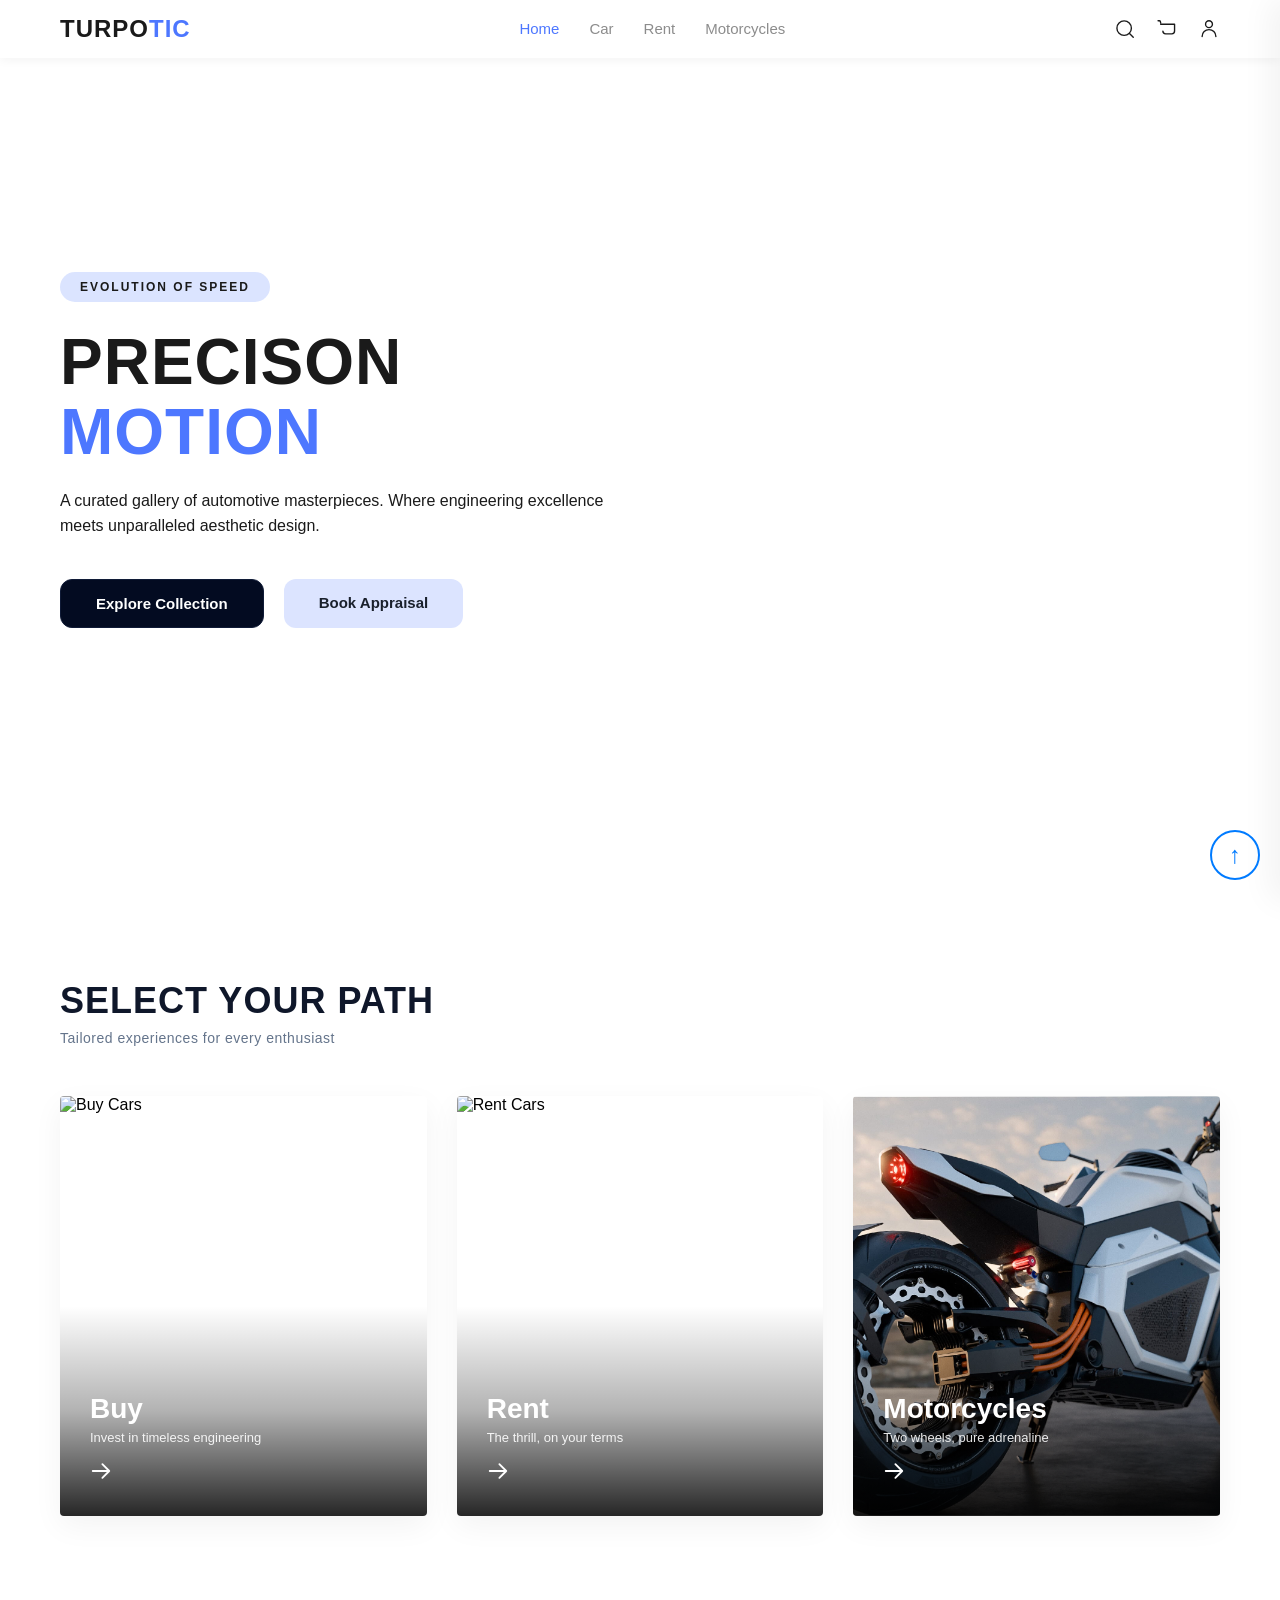
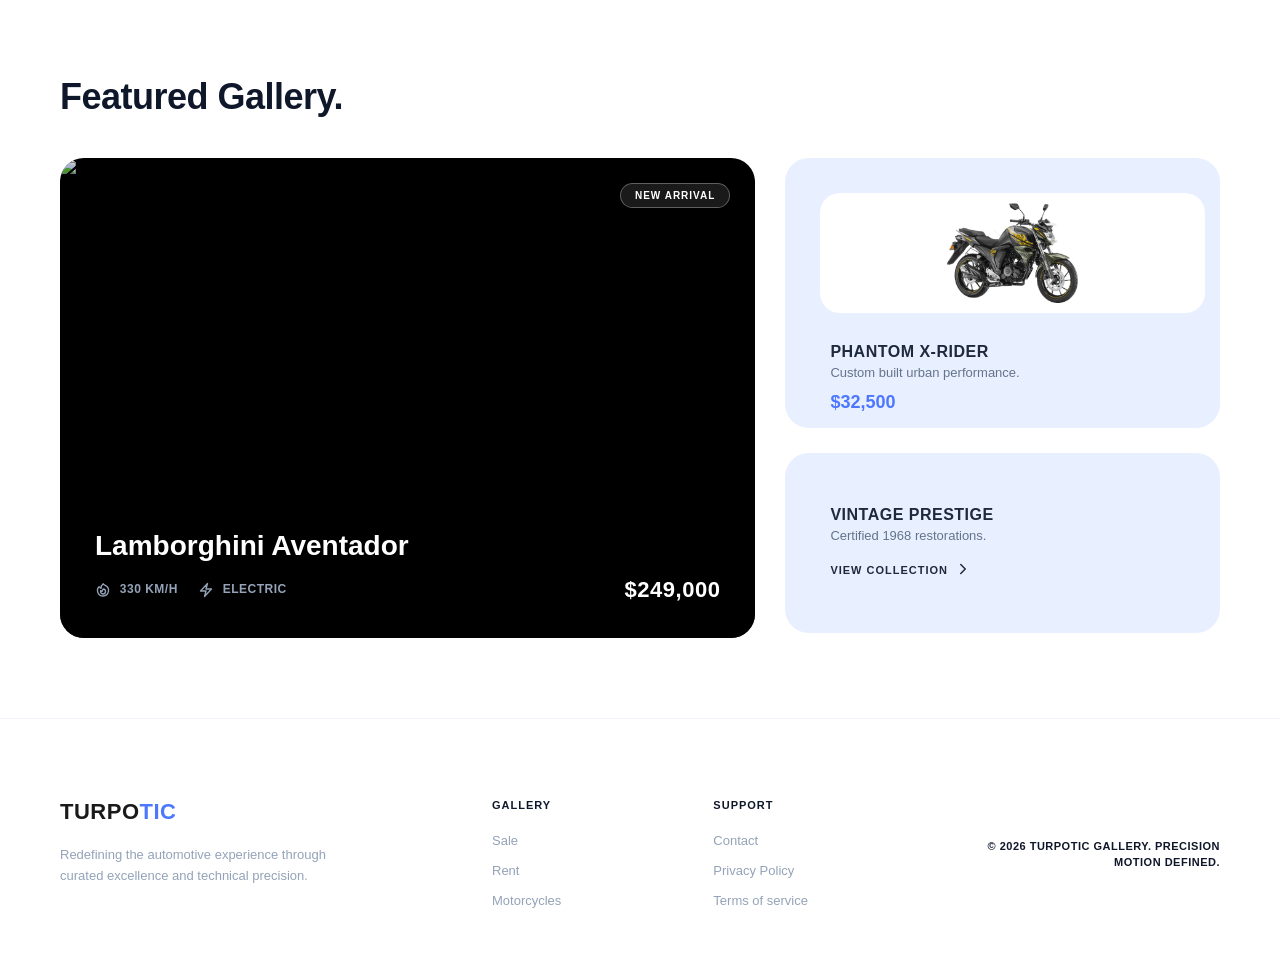
==== index.html @ 3510b77d "turpoticProject" ====
<!DOCTYPE html>
<html>

<head>
  <meta charset="UTF-8">
  <meta name="viewport" content="width=device-width, initial-scale=1">
     <title> TURPOTIC</title>
   <link rel="stylesheet" href="css/style.css">
</head>

<body>
  <div class="container">
    <nav class="navbar">
    <div class="nav-container">
        <a href="#" class="logo">TURPO<span>TIC</span></a>

        <ul class="nav-links">
            <li><a href="index.html" class="active">Home</a></li>
            <li><a href="car.html">Car</a></li>
            <li><a href="rent.html">Rent</a></li>
            <li><a href="motorcycles.html">Motorcycles</a></li>
        </ul>
<div class="menu-toggle" id="menuToggle">
    <span></span>
    <span></span>
    <span></span>
</div>
       <div class="nav-icons">
 <div class="search-wrapper">
     <a href="#" class="icon-btn" id="search-trigger">
         <svg xmlns="http://www.w3.org/2000/svg" fill="none" viewBox="0 0 24 24" stroke-width="1.5" stroke="currentColor">
             <path stroke-linecap="round" stroke-linejoin="round" d="m21 21-4.35-4.35m0 0 A7.5 7.5 0 1 0 5.5 5.5 a7.5 7.5 0 0 0 11.15 11.15Z" />
         </svg>
     </a>
     
     <div class="search-dropdown" id="search-dropdown">
         <input type="text" placeholder="Search for cars, brands..." class="search-input">
         <button class="search-submit-btn">
             <svg xmlns="http://www.w3.org/2000/svg" fill="none" viewBox="0 0 24 24" stroke-width="2" stroke="currentColor" width="18" height="18">
                 <path stroke-linecap="round" stroke-linejoin="round" d="M13.5 4.5L21 12m0 0l-7.5 7.5M21 12H3" />
             </svg>
         </button>
     </div>
 </div>
    
    <a href="#" id="cartTrigger"  class="icon-btn">
        <svg xmlns="http://www.w3.org/2000/svg"
        fill="none"
        viewBox="0 0 24 24"
        stroke-width="1.5"
        stroke="currentColor">

            <path stroke-linecap="round"
            stroke-linejoin="round"
            d="M2.25 3h1.386
            c.51 0 .955.343 1.087.836
            l.383 1.437M7.5 14.25
            a3 3 0 0 0 3 3h6.75
            a3 3 0 0 0 3-3V6.75
            H5.106"/>
        </svg>
    </a>
    
    <div class="profile-wrapper">
        <a href="#" class="icon-btn" id="profileTrigger">
            <svg xmlns="http://www.w3.org/2000/svg" fill="none" viewBox="0 0 24 24" stroke-width="1.5" stroke="currentColor">
                <path stroke-linecap="round" stroke-linejoin="round" d="M15.75 6.75a3.75 3.75 0 1 1-7.5 0 3.75 3.75 0 0 1 7.5 0ZM4.5 20.118a7.5 7.5 0 0 1 15 0" />
            </svg>
        </a>
        
        <div class="profile-dropdown" id="profileDropdown">
            <div class="dropdown-user-info">
                <p class="user-name">Maha Abu Syam</p>
                <p class="user-role">Premium Member</p>
            </div>
            
            <hr class="dropdown-divider">
            
            <ul class="dropdown-menu-list">
                
                <li>
                    <a href="#">
                        <span class="menu-icon">
                            <svg xmlns="http://www.w3.org/2000/svg" fill="none" viewBox="0 0 24 24" stroke-width="1.8" stroke="currentColor">
                                <path stroke-linecap="round" stroke-linejoin="round" d="M15.75 6.75a3.75 3.75 0 1 1-7.5 0 3.75 3.75 0 0 1 7.5 0ZM4.5 20.118a7.5 7.5 0 0 1 15 0" />
                            </svg>
                        </span>
                        My Profile
                    </a>
                </li>
                
                <li>
                    <a href="#">
                        <span class="menu-icon">
                            <svg xmlns="http://www.w3.org/2000/svg" fill="none" viewBox="0 0 24 24" stroke-width="1.8" stroke="currentColor">
                                <path stroke-linecap="round" stroke-linejoin="round" d="M9.75 17 3 20.25l1.8-5.4L1.5 10.5l5.55-.15L9.75 5l2.7 5.35 5.55.15-3.3 4.35 1.8 5.4L9.75 17Z" />
                            </svg>
                        </span>
                        My Garage
                    </a>
                </li>
                
                <li>
                    <a href="#">
                        <span class="menu-icon">
                            <svg xmlns="http://www.w3.org/2000/svg" fill="none" viewBox="0 0 24 24" stroke-width="1.8" stroke="currentColor">
                                <path stroke-linecap="round" stroke-linejoin="round" d="M10.5 6h3m-7.364 1.636 2.121-2.122a2 2 0 0 1 2.828 0l.708.708a2 2 0 0 0 2.828 0l.708-.708a2 2 0 0 1 2.828 0l2.122 2.122a2 2 0 0 1 0 2.828l-.708.708a2 2 0 0 0 0 2.828l.708.708a2 2 0 0 1 0 2.828l-2.122 2.122a2 2 0 0 1-2.828 0l-.708-.708a2 2 0 0 0-2.828 0l-.708.708a2 2 0 0 1-2.828 0l-2.121-2.122a2 2 0 0 1 0-2.828l.707-.708a2 2 0 0 0 0-2.828l-.707-.708a2 2 0 0 1 0-2.828Z" />
                                <path stroke-linecap="round" stroke-linejoin="round" d="M12 15.75a3.75 3.75 0 1 0 0-7.5 3.75 3.75 0 0 0 0 7.5Z" />
                            </svg>
                        </span>
                        Settings
                    </a>
                </li>
                
                <hr class="dropdown-divider">
                
                <li>
                    <a href="#" class="logout-link">
                        <span class="menu-icon">
                            <svg xmlns="http://www.w3.org/2000/svg" fill="none" viewBox="0 0 24 24" stroke-width="1.8" stroke="currentColor">
                                <path stroke-linecap="round" stroke-linejoin="round" d="M15.75 9V5.25A2.25 2.25 0 0 0 13.5 3h-6A2.25 2.25 0 0 0 5.25 5.25v13.5A2.25 2.25 0 0 0 7.5 21h6a2.25 2.25 0 0 0 2.25-2.25V15" />
                                <path stroke-linecap="round" stroke-linejoin="round" d="M18 12H9m0 0 3-3m-3 3 3 3" />
                            </svg>
                        </span>
                        Logout
                    </a>
                </li>
                
            </ul>
        </div>
    </div>
    
</div>
    </div>
</nav>
<div class="menu-overlay" id="menuOverlay"></div>

<section class="hero-section">
    <div class="hero-container">
        <div class="hero-content">
            <span class="badge-text">Evolution of Speed</span>
            
            <h1 class="hero-title">
                Precison<br>
                <span>Motion</span>
            </h1>
            
            <p class="hero-description">
                A curated gallery of automotive masterpieces. Where engineering excellence meets unparalleled aesthetic design.
            </p>
            
            <div class="hero-buttons">
                <a href="#" class="btn btn-dark-blue">Explore Collection</a>
                <a href="#" class="btn btn-light-blue">Book Appraisal</a>
            </div>
        </div>
    </div>
</section>
<section class="paths-section">
    <div class="paths-container">
        
        <div class="section-header">
            <h2 class="section-title">Select Your Path</h2>
            <p class="section-subtitle">Tailored experiences for every enthusiast</p>
        </div>

        <div class="cards-grid">
            
            <div class="path-card">
                <div class="card-image-wrapper">
                    <img src="images/buy-car.jpg" alt="Buy Cars" loading="lazy">
                </div>
                <div class="card-content">
                    <h3 class="card-title">Buy</h3>
                    <p class="card-text">Invest in timeless engineering</p>
                    <span class="card-arrow">
                        <svg xmlns="http://www.w3.org/2000/svg" fill="none" viewBox="0 0 24 24" stroke-width="2" stroke="currentColor">
                            <path stroke-linecap="round" stroke-linejoin="round" d="M13.5 4.5L21 12m0 0l-7.5 7.5M21 12H3" />
                        </svg>
                    </span>
                </div>
            </div>

            <div class="path-card">
                <div class="card-image-wrapper">
                    <img src="images/rent-car.jpg" alt="Rent Cars" loading="lazy">
                </div>
                <div class="card-content">
                    <h3 class="card-title">Rent</h3>
                    <p class="card-text">The thrill, on your terms</p>
                    <span class="card-arrow">
                        <svg xmlns="http://www.w3.org/2000/svg" fill="none" viewBox="0 0 24 24" stroke-width="2" stroke="currentColor">
                            <path stroke-linecap="round" stroke-linejoin="round" d="M13.5 4.5L21 12m0 0l-7.5 7.5M21 12H3" />
                        </svg>
                    </span>
                </div>
            </div>

            <div class="path-card">
                <div class="card-image-wrapper">
                    <img src="images/motorcycle.jpg" alt="Motorcycles" loading="lazy">
                </div>
                <div class="card-content">
                    <h3 class="card-title">Motorcycles</h3>
                    <p class="card-text">Two wheels, pure adrenaline</p>
                    <span class="card-arrow">
                        <svg xmlns="http://www.w3.org/2000/svg" fill="none" viewBox="0 0 24 24" stroke-width="2" stroke="currentColor">
                            <path stroke-linecap="round" stroke-linejoin="round" d="M13.5 4.5L21 12m0 0l-7.5 7.5M21 12H3" />
                        </svg>
                    </span>
                </div>
            </div>

        </div>
    </div>
</section>
<section class="gallery-section">
    <div class="gallery-container">
        
        <div class="gallery-header">
            <h2 class="gallery-main-title">Featured Gallery.</h2>
        </div>

        <div class="gallery-grid">
            
            <div class="featured-card-large">
                <span class="tag-new">NEW ARRIVAL</span>
                <div class="card-img-container">
                    <img src="images/car-bg.jpg" alt="Lamborghini Aventador" loading="lazy">
                </div>
                <div class="featured-large-content">
                    <h3 class="item-name">Lamborghini Aventador</h3>
                    <div class="item-specs">
                        <span>
                            <svg xmlns="http://www.w3.org/2000/svg" fill="none" viewBox="0 0 24 24" stroke-width="2" stroke="currentColor">
                                <path stroke-linecap="round" stroke-linejoin="round" d="M15.362 5.214A8.252 8.252 0 0 1 12 21 8.25 8.25 0 0 1 6.038 7.047 8.287 8.287 0 0 0 9 9.601a8.983 8.983 0 0 1 3.361-6.867 8.21 8.21 0 0 0 3 2.48Z" />
                                <path stroke-linecap="round" stroke-linejoin="round" d="M12 18a3.75 3.75 0 0 0 .495-7.467 5.99 5.99 0 0 0-1.925 3.546 5.974 5.974 0 0 1-2.133-1A3.75 3.75 0 0 0 12 18Z" />
                            </svg>
                            330 KM/H
                        </span>
                        <span>
                            <svg xmlns="http://www.w3.org/2000/svg" fill="none" viewBox="0 0 24 24" stroke-width="2" stroke="currentColor">
                                <path stroke-linecap="round" stroke-linejoin="round" d="m3.75 13.5 10.5-11.25L12 10.5h8.25L9.75 21.75 12 13.5H3.75Z" />
                            </svg>
                            ELECTRIC
                        </span>
                        <span class="item-price">$249,000</span>
                    </div>
                </div>
            </div>

            <div class="gallery-right-side">
                
                <div class="gallery-card-small">
                    <div class="small-card-img">
                        <img src="images/Rider.png" alt="PHANTOM X-Rider" loading="lazy">
                    </div>
                    <div class="small-card-content">
                        <h4 class="small-item-title">PHANTOM X-Rider</h4>
                        <p class="small-item-desc">Custom built urban performance.</p>
                        <span class="small-item-price">$32,500</span>
                    </div>
                </div>

                <div class="gallery-card-small link-card">
                    <div class="small-card-content">
                        <h4 class="small-item-title">VINTAGE PRESTIGE</h4>
                        <p class="small-item-desc">Certified 1968 restorations.</p>
                        <a href="#" class="view-collection-link">
                            VIEW COLLECTION 
                           <span class="arrow-icon">
    <svg width="18" height="18" viewBox="0 0 24 24" fill="none">
        <path d="M9 6L15 12L9 18" 
              stroke="currentColor" 
              stroke-width="2" 
              stroke-linecap="round" 
              stroke-linejoin="round"/>
    </svg>
</span>
                        </a>
                    </div>
                </div>

            </div>

        </div>
    </div>
</section>


<footer class="main-footer">
    <div class="footer-container">
        
        <div class="footer-column brand-col">
            <a href="#" class="footer-logo">TURPO<span>TIC</span></a>
            <p class="footer-desc">
                Redefining the automotive experience through curated excellence and technical precision.
            </p>
        </div>
        
        <div class="footer-column links-col">
            <h4 class="footer-heading">GALLERY</h4>
            <ul class="footer-links">
                <li><a href="#">Sale</a></li>
                <li><a href="#">Rent</a></li>
                <li><a href="#">Motorcycles</a></li>
            </ul>
        </div>
        
        <div class="footer-column links-col">
            <h4 class="footer-heading">SUPPORT</h4>
            <ul class="footer-links">
                <li><a href="#">Contact</a></li>
                <li><a href="#">Privacy Policy</a></li>
                <li><a href="#">Terms of service</a></li>
            </ul>
        </div>
        
        <div class="footer-column copyright-col">
            <p class="copyright-text">
                &copy; 2026 TURPOTIC GALLERY. PRECISION MOTION DEFINED.
            </p>
        </div>
        
    </div>
</footer>





</div>

<div class="cart-overlay" id="cartOverlay"></div>

<div class="cart-drawer" id="cartDrawer">
    <div class="cart-drawer-header">
        <h3>Your Garage / Cart</h3>
        <button class="close-cart-btn" id="closeCart">
            <svg xmlns="http://www.w3.org/2000/svg" fill="none" viewBox="0 0 24 24" stroke-width="2" stroke="currentColor" width="24" height="24">
                <path stroke-linecap="round" stroke-linejoin="round" d="M6 18L18 6M6 6l12 12" />
            </svg>
        </button>
    </div>

    <div class="cart-drawer-items">
        <p class="empty-cart-msg" style="text-align:center; padding:20px; color:#888;">
    Your garage is empty
</p>
    </div>

    <div class="cart-drawer-footer">
        <div class="cart-total">
            <span>Total Amount:</span>
            <span class="total-price">$249,000</span>
        </div>
        <a href="contact.html">
        <button class="checkout-btn">PROCEED TO CHECKOUT</button>
        </a>
        <button class="view-cart-link">View Full Garage</button>
    </div>
</div>
<button id="scrollToTopBtn" class="scroll-btn">&#8593;</button>
<script src="js/main.js"></script>
</body>

</html>
---- css/style.css ----
.container{
  width: 100%;
}

* {
    margin: 0;
    padding: 0;
    box-sizing: border-box;
    font-family: 'Segoe UI', Tahoma, Geneva, Verdana, sans-serif;
}

.navbar {
    position: fixed;
    top: 0;
    left: 0;
    width: 100%;
    z-index: 1000;
    background-color: #ffffff;
    box-shadow: 0 2px 10px rgba(0, 0, 0, 0.05);
    transition: all 0.4s ease-in-out;
    padding: 15px 0;
}

.navbar.scrolled {
    background-color: rgba(255, 255, 255, 0.85);
    backdrop-filter: blur(10px);
    padding: 10px 0;
    box-shadow: 0 4px 20px rgba(0, 0, 0, 0.08);
}

.nav-container {
    max-width: 1200px;
    margin: 0 auto;
    display: flex;
    justify-content: space-between;
    align-items: center;
    padding: 0 20px;
}

.logo {
    font-size: 24px;
    font-weight: 800;
    text-decoration: none;
    color: #1a1a1a;
    letter-spacing: 1px;
}
.logo span {
    color: #4D77FF;
}

.nav-links {
    display: flex;
    list-style: none;
    gap: 30px;
}

.nav-links a {
    text-decoration: none;
    color: #8c8c8c;
    font-size: 15px;
    font-weight: 500;
    position: relative;
    padding: 5px 0;
    transition: color 0.3s ease;
}
.nav-links a.active, 
.nav-links a:hover {
    color: #4D77FF;
}

.nav-icons {
    display: flex;
    gap: 20px;
    align-items: center;
}

.icon-btn {
    text-decoration: none;
    color: #1a1a1a;
    transition: transform 0.2s ease, color 0.2s ease;
    display: flex;
    align-items: center;
    justify-content: center;
}

.icon-btn svg {
    width: 22px;
    height: 22px;
    stroke: currentColor;
}

.icon-btn:hover {
    color: #4D77FF;
    transform: scale(1.15);
}

/*hero section*/
.hero-section {
    position: relative;
    width: 100%;
    height: 100vh;
    background: linear-gradient(to right, rgba(255, 255, 255, 0.95) 15%, rgba(255, 255, 255, 0.7) 45%, rgba(255, 255, 255, 0) 75%),
url('/images/car-bg.jpg') no-repeat center center;
    background-size: cover;
    display: flex;
    align-items: center;
    overflow: hidden;
    padding: 120px 0;
    animation: fadeUp 2s ease;
}

.hero-container {
    max-width: 1200px;
    width: 100%;
    margin: 0 auto;
    padding: 0 20px;
}

.hero-content {
    max-width: 550px;
    color: #ffffff;
}

.badge-text {
    display: inline-block;
    background-color: rgba(77, 119, 255, 0.2);
    color: #1a1a1a;
    padding: 8px 20px;
    border-radius: 50px;
    font-size: 12px;
    font-weight: 700;
    text-transform: uppercase;
    letter-spacing: 2px;
    margin-bottom: 25px;
}

.hero-title {
    font-size: 64px;
    font-weight: 800;
    line-height: 1.1;
    letter-spacing: 1px;
    color: #1a1a1a;
    margin-bottom: 20px;
    text-transform: uppercase;
}

.hero-title span {
    color: #4D77FF;
}

.hero-description {
    font-size: 16px;
    color: #1a1a1a;
    line-height: 1.6;
    margin-bottom: 40px;
}

.hero-buttons {
    display: flex;
    gap: 20px;
}

.btn {
    display: inline-block;
    padding: 15px 35px;
    font-size: 15px;
    font-weight: 600;
    text-decoration: none;
    border-radius: 12px;
    transition: all 0.3s ease;
    text-align: center;
}

.btn-dark-blue {
    background-color: #030B21;
    color: #ffffff;
    border: 1px solid #101B37;
}

.btn-dark-blue:hover {
    background-color: #4D77FF;
    transform: translateY(-3px);
    box-shadow: 0 10px 20px rgba(77, 119, 255, 0.3);
}

.btn-light-blue {
    background-color: #DCE4FF;
    color: #1A202C;
}

.btn-light-blue:hover {
    background-color: #ffffff;
    transform: translateY(-3px);
    box-shadow: 0 10px 20px rgba(255, 255, 255, 0.1);
}

/*paths-section*/
.paths-section {
    padding: 80px 0;
    background-color: #ffffff;
    animation: fadeDown 2s ease;
}

.paths-container {
    max-width: 1200px;
    margin: 0 auto;
    padding: 0 20px;
}

.section-header {
    margin-bottom: 50px;
}

.section-title {
    font-size: 36px;
    font-weight: 800;
    color: #0F172A;
    letter-spacing: 1px;
    margin-bottom: 8px;
    text-transform: uppercase;
}

.section-subtitle {
    font-size: 14px;
    color: #64748B;
    letter-spacing: 0.5px;
}

.cards-grid {
    display: grid;
    grid-template-columns: repeat(3, 1fr);
    gap: 30px;
}

.path-card {
    position: relative;
    display: block;
    width: 100%;
    border-radius: 4px;
    overflow: hidden;
    height: 420px;
    cursor: pointer;
    box-shadow: 0 10px 30px rgba(0, 0, 0, 0.05);

    transition: all 3s ease;
}

.card-image-wrapper {
    width: 100%;
    height: 100%;
    position: absolute;
    top: 0;
left: 0;
 z-index: 1;
    overflow: hidden;
}

.card-image-wrapper img {
    width: 100%;
    height: 100%;
    object-fit: cover;
    display: block;
    transition: transform 0.6s cubic-bezier(0.25, 1, 0.5, 1);
}

.card-image-wrapper::after {
    content: '';
    position: absolute;
    bottom: 0;
    left: 0;
    width: 100%;
    height: 50%;

    background: linear-gradient(
    to top,
    rgba(0, 0, 0, 0.85) 0%,
    rgba(0, 0, 0, 0.3) 50%,
    rgba(0, 0, 0, 0) 100%
    );

    z-index: 2;
}

.card-content {
    position: absolute;
    bottom: 0;
    left: 0;

    width: 100%;

    padding: 30px;

    z-index: 3;
    color: #ffffff;
}

.card-title {
    font-size: 28px;
    font-weight: 700;
    margin-bottom: 5px;
}

.card-text {
    font-size: 13px;
    color: #ffffff;
    margin-bottom: 15px;
    opacity: 0.9;
}

.card-arrow {
    display: inline-block;
    font-size: 16px;
    transition: transform 0.3s ease;
}
.card-arrow svg {
    width: 22px;
    height: 22px;
}
.cards-grid:hover .path-card:not(:hover) {
    flex: 0.9;
    filter: brightness(0.45);
    transform: scale(0.97);
}


.path-card:hover {
    flex: 1.5;
filter: brightness(1);
transform: translateY(-8px) scale(1.02);
z-index: 2;
}

.path-card::before {
    content: "";
    position: absolute;
    inset: 0;
    background: linear-gradient(
        to right,
        rgba(0,0,0,0.65),
        rgba(0,0,0,0.15),
        transparent
    );
    opacity: 0;
    transition: opacity 0.5s ease;
    z-index: 1;
}

.path-card:hover::before {
    opacity: 1;
}

.path-card:hover .card-image-wrapper img {
    transform: scale(1.06);
}

.path-card:hover .card-content {
    transform: translateY(-10px);
}


.path-card:hover .card-arrow {
    transform: translateX(6px);
}

/*gallery-section*/
.gallery-section {
    padding: 80px 0;
    background-color: #ffffff;
    animation: fadeUp 2s ease;
}

.gallery-container {
    max-width: 1200px;
    margin: 0 auto;
    padding: 0 20px;
}

.gallery-header {
    margin-bottom: 40px;
}

.gallery-main-title {
    font-size: 36px;
    font-weight: 800;
    color: #0F172A;
    letter-spacing: -0.5px;
}

.gallery-grid {
    display: grid;
    grid-template-columns: 1.6fr 1fr;
    gap: 30px;
}

.featured-card-large {
    position: relative;
    border-radius: 24px;
    overflow: hidden;
    height: 480px;
    background-color: #000;
    cursor: pointer;
}
.featured-card-large:hover {
    transform: translateY(-8px);
    
    box-shadow:
        0 20px 60px rgba(38, 99, 255, 0.12),
        0 0 40px rgba(38, 99, 255, 0.08);
}

.card-img-container {
    width: 100%;
    height: 100%;
    position: relative;
    overflow: hidden;
}

.card-img-container img {
    width: 100%;
    height: 100%;
    object-fit: cover;
    opacity: 0.85;
    transition: all 3s ease;
}

.card-img-container::after {
    content: '';
    position: absolute;
    inset: 0;
    background: linear-gradient(to top, rgba(0, 0, 0, 0.9) 0%, rgba(0, 0, 0, 0.2) 40%, rgba(0, 0, 0, 0) 100%);
}
.featured-card-large:hover .card-img-container img {
    transform: scale(1.08) translateY(-10px);
    filter: brightness(1.05);
}

.tag-new {
    position: absolute;
    top: 25px;
    right: 25px;
    background: rgba(255, 255, 255, 0.1);
    backdrop-filter: blur(5px);
    border: 1px solid rgba(255, 255, 255, 0.3);
    color: #ffffff;
    padding: 6px 14px;
    border-radius: 50px;
    font-size: 10px;
    font-weight: 600;
    letter-spacing: 1px;
    z-index: 2;
    transition: all 3s ease;
}
.featured-card-large:hover .tag-new {
    background: #2f6bff;
    
    box-shadow:
        0 0 15px rgba(47, 107, 255, 0.55),
        0 0 30px rgba(47, 107, 255, 0.25);
    
    transform: translateY(-2px);
}

.featured-large-content {
    position: absolute;
    bottom: 0;
    left: 0;
    width: 100%;
    padding: 35px;
    color: #ffffff;
    z-index: 2;
}
.featured-card-large:hover .featured-large-content {
    transform: translateY(-6px);
}

.item-name {
    font-size: 28px;
    font-weight: 700;
    margin-bottom: 15px;
}

.item-specs {
    display: flex;
    align-items: center;
    gap: 20px;
    font-size: 12px;
    color: #94A3B8;
    font-weight: 600;
    letter-spacing: 0.5px;
}
.item-specs svg {
    width: 16px;
    height: 16px;
    margin-right: 5px;
    vertical-align: middle;
    color: #94A3B8;
}

.item-price {
    margin-left: auto;
    font-size: 22px;
    color: #ffffff;
    font-weight: 700;
}

.gallery-right-side {
    display: flex;
    flex-direction: column;
    gap: 25px;
}

.gallery-card-small {
    background-color: #E8EFFF;
    border-radius: 24px;
    padding: 25px;
    height: 270px;
    display: flex;
    flex-direction: column;
    justify-content: space-between;
    cursor: pointer;
    transition:
        transform 0.45s ease,
        box-shadow 0.45s ease;
}

.link-card {
    justify-content: center;
    height: 180px;
}

.small-card-img {
    width: 100%;
    height: 120px;
    display: flex;
    justify-content: center;
    align-items: center;
    background: #fff;
    padding: 10px;
    margin: 10px;
    border-radius: 20px;
}

.small-card-img img {
    max-height: 100%;
    max-width: 100%;
    object-fit: contain;
    transition: transform 0.4s cubic-bezier(0.16, 1, 0.3, 1);
}

.small-card-content {
    color: #1E293B;
    width: 100%;
    padding: 10px;
margin: 10px;
}

.small-item-title {
    font-size: 16px;
    font-weight: 700;
    text-transform: uppercase;
    margin-bottom: 4px;
    letter-spacing: 0.5px;
}

.small-item-desc {
    font-size: 13px;
    color: #64748B;
    margin-bottom: 12px;
}

.small-item-price {
    font-size: 18px;
    font-weight: 700;
    color: #4D77FF;
    transition: all 3s ease;
}

.view-collection-link {
    font-size: 11px;
    font-weight: 700;
    color: #1E293B;
    text-decoration: none;
    letter-spacing: 1px;
    display: inline-flex;
    align-items: center;
    gap: 6px;
    margin-top: 5px;
}

.view-collection-link .arrow-icon {
    font-size: 10px;
    transition: transform 0.3s ease;
}

.gallery-card-small:hover {
    transform: translateY(-10px);
    box-shadow:
        0 18px 35px rgba(0, 0, 0, 0.12),
        0 10px 18px rgba(0, 0, 0, 0.08);
}

.gallery-card-small:hover .small-card-img img {
    transform: scale(1.04) translateY(-2px);
}
.gallery-card-small:hover .small-item-price {
    transform: translateY(-3px);
    color: #2f6bff;
    
    text-shadow:
        0 0 8px rgba(47, 107, 255, 0.55),
        0 0 18px rgba(47, 107, 255, 0.35);
}

.gallery-card-small:hover .view-collection-link .arrow-icon{
    transform: translateX(4px);
}
/*footer*/
.main-footer {
    background-color: #ffffff;
    padding: 80px 0 60px 0;
    border-top: 1px solid #F1F5F9;
}

.footer-container {
    max-width: 1200px;
    margin: 0 auto;
    padding: 0 20px;
    display: flex;
    justify-content: space-between;
    align-items: flex-start;
    gap: 40px;
}

.footer-column {
    display: flex;
    flex-direction: column;
}

.brand-col {
    max-width: 280px;
}

.footer-logo {
    font-size: 22px;
    font-weight: 800;
    text-decoration: none;
    color: #1a1a1a;
    letter-spacing: 0.5px;
    margin-bottom: 20px;
}

.footer-logo span {
    color: #4D77FF;
}

.footer-desc {
    font-size: 13px;
    color: #94A3B8;
    line-height: 1.6;
}

.footer-heading {
    font-size: 11px;
    font-weight: 700;
    color: #0F172A;
    letter-spacing: 1px;
    margin-bottom: 20px;
    text-transform: uppercase;
}

.footer-links {
    list-style: none;
    padding: 0;
    margin: 0;
    display: flex;
    flex-direction: column;
    gap: 12px;
}

.footer-links a {
    text-decoration: none;
    color: #94A3B8;
    font-size: 13px;
    font-weight: 500;
    display: inline-block;
    transition: color 0.3s cubic-bezier(0.25, 1, 0.5, 1), 
                transform 0.3s cubic-bezier(0.25, 1, 0.5, 1);
}

.footer-links a:hover {
    color: #4D77FF;
    transform: translateX(4px);
}

.copyright-col {
    max-width: 260px;
    text-align: right;
    align-self: center;
}

.copyright-text {
    font-size: 11px;
    font-weight: 700;
    color: #0F172A;
    line-height: 1.5;
    text-transform: uppercase;
    letter-spacing: 0.5px;
}
/* car page*/
.split-hero-section {
    position: relative;
    width: 100%;
    height: 100vh;
    display: flex;
    overflow: hidden;
    padding-top: 80px;
    animation: fadeUp 2s ease;
}

.split-side {
    flex: 1;
    width: 50%;
    height: 100%;
    display: flex;
    align-items: center;
    padding: 0 60px;
    box-sizing: border-box;
}

.left-dark-side {
    background: linear-gradient(135deg, #020617 0%, #0b1329 100%);
    justify-content: flex-start;
}

.right-light-side {
    background-color: #ffffff;
    justify-content: flex-end;
}

.side-content {
    max-width: 420px;
    z-index: 5;
}

.left-content {
    margin-left: auto;
    margin-right: 80px;
}

.right-content {
    margin-right: auto;
    margin-left: 80px;
}

.split-title {
    font-size: 56px;
    font-weight: 800;
    line-height: 1.1;
    margin-bottom: 20px;
    letter-spacing: -1px;
}

.txt-white { color: #ffffff; }
.txt-dark { color: #0f172a; }
.txt-dark span { color: #4D77FF; }

.split-desc {
    font-size: 15px;
    line-height: 1.6;
    margin-bottom: 40px;
}

.txt-gray { color: #94A3B8; }

.btn-split {
    display: inline-block;
    padding: 14px 32px;
    background-color: #DCE4FF;
    color: #1e293b;
    text-decoration: none;
    font-size: 14px;
    font-weight: 600;
    border-radius: 12px;
    transition: all 0.3s ease;
}

.btn-split:hover {
    background-color: #ffffff;
    transform: translateY(-3px);
    box-shadow: 0 10px 20px rgba(220, 228, 255, 0.15);
}

.center-car-wrapper {
    position: absolute;
    top: 50%;
    left: 50%;
    transform: translate(-50%, -50%);
    z-index: 10;
    pointer-events: none;
}
.center-car-wrapper img{
    width: 150px;
    height: auto;
    filter: drop-shadow(0px 10px 20px rgba(0, 0, 0, 0.3));
}

.floating-car {
    max-height: 90vh;
    width: auto;
    object-fit: contain;
    filter: drop-shadow(0 25px 35px rgba(0, 0, 0, 0.4));
    animation: floatingCar 4s ease-in-out infinite;
}

@keyframes floatingCar {
    0% {
        transform: rotate(50deg) translateY(0px);
    }
    50% {
        transform: rotate(50deg) translateY(-15px);
        filter: drop-shadow(0 35px 45px rgba(0, 0, 0, 0.5));
    }
    100% {
        transform: rotate(50deg) translateY(0px);
    }
}
.inventory-section {
    padding: 60px 0 80px 0;
    background-color: #f8faff;
}

.inventory-container {
    max-width: 1200px;
    margin: 0 auto;
    padding: 0 20px;
}

.filter-wrapper {
    display: flex;
    flex-direction: column;
    gap: 25px;
    margin-bottom: 40px;
}

.category-tabs {
    display: flex;
    flex-wrap: wrap;
    gap: 12px;
}

.tab-btn {
    padding: 10px 22px;
    font-size: 11px;
    font-weight: 700;
    border-radius: 50px;
    border: none;
    background-color: #E8EFFF;
    color: #4D77FF;
    cursor: pointer;
    transition: all 0.3s ease;
    letter-spacing: 0.5px;
}

.tab-btn.active,
.tab-btn:hover {
    background-color: #4D77FF;
    color: #ffffff;
    box-shadow: 0 4px 15px rgba(77, 119, 255, 0.25);
}

.filter-controls {
    display: flex;
    justify-content: space-between;
    align-items: center;
    flex-wrap: wrap;
    gap: 15px;
}

.dropdown-group {
    display: flex;
    gap: 15px;
}

.dropdown-btn {
    padding: 10px 20px;
    font-size: 11px;
    font-weight: 700;
    background-color: #E8EFFF;
    color: #1E293B;
    border: none;
    border-radius: 8px;
    cursor: pointer;
    display: flex;
    align-items: center;
    gap: 10px;
    letter-spacing: 0.5px;
    transition: background-color 0.2s ease;
}

.dropdown-btn:hover {
    background-color: #DCE4FF;
}

.results-count {
    font-size: 11px;
    font-weight: 700;
    color: #64748B;
    letter-spacing: 1px;
}

.inventory-grid {
    display: grid;
    grid-template-columns: repeat(3, 1fr);
    gap: 30px;
}

.car-card {
    background-color: #ffffff;
    border-radius: 24px;
    padding: 24px;
    box-shadow: 0 10px 30px rgba(77, 119, 255, 0.03);
    display: flex;
    flex-direction: column;
    transition: transform 0.3s cubic-bezier(0.4, 0, 0.2, 1),
box-shadow 0.3s ease,
opacity 0.3s ease;
        opacity: 1;
        transform: scale(1);
}

.car-img-box {
    position: relative;
    width: 100%;
    height: 180px;
    background: linear-gradient(to bottom, #1E293B 0%, #0F172A 100%);
    border-radius: 18px;
    overflow: hidden;
    display: flex;
    justify-content: center;
    align-items: center;
}

.car-img-box img {
    max-width: 85%;
    max-height: 75%;
    object-fit: contain;
    transition: transform 0.4s ease;
}

.car-price-tag {
    position: absolute;
    bottom: 15px;
    right: 15px;
    background-color: rgba(255, 255, 255, 0.2);
    backdrop-filter: blur(8px);
    border: 1px solid rgba(255, 255, 255, 0.3);
    color: #ffffff;
    padding: 6px 14px;
    border-radius: 50px;
    font-size: 12px;
    font-weight: 700;
    transition: all 2s ease;
}

.car-info {
    padding-top: 20px;
    display: flex;
    flex-direction: column;
    flex-grow: 1;
}

.car-name {
    font-size: 20px;
    font-weight: 800;
    color: #0F172A;
    margin-bottom: 4px;
    letter-spacing: -0.5px;
    transition: all 2s ease;
}

.car-sub {
    font-size: 11px;
    font-weight: 700;
    color: #94A3B8;
    margin-bottom: 15px;
    letter-spacing: 0.5px;
}

.car-specs-tags {
    display: flex;
    gap: 10px;
    margin-bottom: 25px;
}

.spec-tag {
    background-color: #F1F5F9;
    color: #4D77FF;
    font-size: 11px;
    font-weight: 600;
    padding: 6px 12px;
    border-radius: 6px;
    display: flex;
    align-items: center;
    gap: 6px;
}
.spec-tag svg{
    width: 15px;
    height: 15px;
}

.view-details-btn {
    display: block;
    width: 100%;
    padding: 14px 0;
    background-color: #030B21;
    color: #ffffff;
    text-align: center;
    text-decoration: none;
    font-size: 12px;
    font-weight: 700;
    border-radius: 12px;
    letter-spacing: 1px;
    margin-top: auto;
    transition: all 0.3s ease;
}

.car-card:hover {
    transform: translateY(-8px);
    box-shadow: 0 20px 40px rgba(77, 119, 255, 0.08);
}

.car-card:hover .car-img-box img {
    transform: scale(1.05) translateY(-3px);
}

.car-card:hover .view-details-btn {
    background-color: #4D77FF;
    box-shadow: 0 6px 20px rgba(77, 119, 255, 0.3);
}
.car-card:hover .car-name {
    color: #0d2566;
}
.car-card:hover .car-price-tag {
  background-color: #031342;
  color: #ffffff;
  transform: scale(1.05);
}

.inventory-footer {
    margin-top: 50px;
    display: flex;
    flex-direction: column;
    align-items: center;
    gap: 20px;
}

.explore-more-btn {
    display: inline-flex;
    align-items: center;
    gap: 10px;
    padding: 15px 35px;
    background-color: #DCE4FF;
    color: #4D77FF;
    font-size: 12px;
    font-weight: 700;
    text-decoration: none;
    border-radius: 50px;
    letter-spacing: 1px;
    transition: all 0.3s ease;
}

.explore-more-btn:hover {
    background-color: #4D77FF;
    color: #ffffff;
    transform: translateY(-2px);
    box-shadow: 0 8px 25px rgba(77, 119, 255, 0.2);
}

.explore-more-btn svg {
    width: 15px;
    height: 15px;
    transition: transform 0.3s ease;
}

.explore-more-btn:hover svg {
    transform: translateX(4px);
}

.page-indicator {
    font-size: 10px;
    font-weight: 700;
    color: #94A3B8;
    letter-spacing: 1px;
}
.custom-dropdown {
    position: relative;
    display: inline-block;
}

.dropdown-menu {
    position: absolute;
    top: 105%;
    left: 0;
    width: 100%;
    min-width: 180px;
    background-color: #ffffff;
    border-radius: 12px;
    box-shadow: 0 10px 25px rgba(0, 0, 0, 0.08);
    list-style: none;
    padding: 8px 0;
    margin: 0;
    z-index: 100;
    opacity: 0;
    visibility: hidden;
    transform: translateY(-10px);
    transition: all 0.3s cubic-bezier(0.25, 1, 0.5, 1);
}

.custom-dropdown.show .dropdown-menu {
    opacity: 1;
    visibility: visible;
    transform: translateY(0);
}

.dropdown-menu li {
    padding: 10px 20px;
    font-size: 12px;
    font-weight: 600;
    color: #4A5568;
    cursor: pointer;
    transition: all 0.2s ease;
}

.dropdown-menu li:hover {
    background-color: #E8EFFF;
    color: #4D77FF;
}

.custom-dropdown.show svg {
    transform: rotate(180deg);
}

.custom-dropdown svg {
    transition: transform 0.3s ease;
}

.sort-icons {
    display: flex;
    align-items: center;
}
/*motorcycle page*/
.center-m-wrapper{
    position: absolute;
top: 50%;
left: 50%;
transform: translate(-50%, 50%);
z-index: 10;
pointer-events: none;
animation: fadeUp 2s ease;
}
.center-m-wrapper img {
    width: 250px;
    height: auto;
    filter: drop-shadow(0px 10px 20px rgba(0, 0, 0, 0.3));
}
.floating-m{
    max-height: 40vh;
    animation: driveOnX 3s ease-in-out infinite; 
}
@keyframes driveOnX {
    0%, 100% { 
        transform: translateX(-15px); 
    }
    50% { 
        transform: translateX(15px); 
    }
}
/*rent page*/
.hero-rent-section .container{
    background: linear-gradient(135deg, #eef3ff 0%, #f8faff 100%);
    position: relative;
    min-height: 90vh;
    display: flex;
    align-items: center;
    justify-content: center;
    padding: 80px 10%;
    z-index: 1;
    animation: fadeUp 2s ease;
}
.skewed-bg {
    position: absolute;
    width: 80%;
    height: 110%;
    background: linear-gradient(135deg, #dbe4ff 0%, #edf2ff 100%);
    transform: rotate(15deg);
    border-radius: 40px;
    z-index: -1;
    pointer-events: none;
}
.hero-image-wrapper {
    flex: 1;
    display: flex;
    justify-content: center;
    align-items: center;
    perspective: 1000px;
    position: relative;
}

.white-card {
    background-color: #ffffff;
    padding: 40px;
    border-radius: 24px;
    box-shadow: 0 25px 50px -12px rgba(0, 0, 0, 0.05);
    display: flex;
    justify-content: center;
    align-items: center;
    position: relative;
    width: 70%;
    max-width: 500px;
    aspect-ratio: 1 / 1;
    z-index: 1;
    transition: all 2s ease;
}

.car-img {
    width: 110%;
    height: auto;
    object-fit: contain;
    filter: drop-shadow(0 30px 20px rgba(0, 0, 0, 0.3));
    opacity: 0;
    transform: translateX(100px) scale(0.9);
    animation: carEntrance 1.4s cubic-bezier(0.16, 1, 0.3, 1) forwards;
    pointer-events: none;
    transition: all 2s ease;
}
.white-card:hover{
    box-shadow: 0 10px 30px rgba(0, 0, 0, 0.05);
}
.white-card:hover .car-img{
    transform: scale(1.5);
  filter: brightness(1.05);
}

@keyframes carEntrance {
    to {
        opacity: 1;
        transform: translateX(0) scale(1);
    }
}

.fleet-section {
    padding: 60px 5%;
    background-color: #f8faff;
    direction: ltr;
}

.fleet-container {
    max-width: 1200px;
    margin: 0 auto;
}

.fleet-header {
    display: flex;
    justify-content: space-between;
    align-items: center;
    margin-bottom: 40px;
}

.filter-tabs {
    display: flex;
    gap: 12px;
}


.results-count {
    font-size: 12px;
    font-weight: 700;
    color: #8c9ba5;
    letter-spacing: 1px;
}

.rent-cards-grid {
    display: grid;
    grid-template-columns: repeat(auto-fit, minmax(320px, 1fr));
    gap: 30px;
}

.rent-card {
    background-color: #ffffff;
    border-radius: 24px;
    overflow: hidden;
    box-shadow: 0 10px 30px rgba(0, 0, 0, 0.02);
    transition: transform 0.4s cubic-bezier(0.16, 1, 0.3, 1),
                box-shadow 0.4s cubic-bezier(0.16, 1, 0.3, 1);
    position: relative;
}

.rent-card:hover {
    transform: translateY(-10px);
    box-shadow: 0 0 40px rgba(67, 112, 255, 0.5);
    
}

.card-image-rent-wrapper {
    background: #000000;
    height: 220px;
    display: flex;
    justify-content: center;
    align-items: center;
    overflow: hidden;
    position: relative;
}

.car-thumbnail {
    width: 90%;
    height: auto;
    object-fit: contain;
    transition: transform 0.5s ease;
}

.rent-card:hover .car-thumbnail {
    transform: scale(1.06);
}

.card-content-rent {
    padding: 24px;
    background-color: #f1f4fc;
}

.card-header-info {
    display: flex;
    justify-content: space-between;
    align-items: flex-start;
}

.car-name {
    font-size: 22px;
    font-weight: 800;
    color: #0b1528;
    margin-bottom: 4px;
}

.car-subtitle {
    font-size: 11px;
    font-weight: 700;
    color: #8fa0ba;
    letter-spacing: 0.5px;
}

.price-tag {
    text-align: right;
}

.price-amount {
    font-size: 24px;
    font-weight: 800;
    color: #4370ff;
    display: block;
}

.price-period {
    font-size: 9px;
    font-weight: 700;
    color: #8fa0ba;
}

.divider {
    border: none;
    border-top: 1px solid #e2e8f5;
    margin: 20px 0;
}

.car-specs {
    display: flex;
    justify-content: space-between;
    margin-bottom: 20px;
}

.spec-item {
    display: flex;
    flex-direction: column;
}

.spec-label {
    font-size: 10px;
    font-weight: 700;
    color: #8fa0ba;
    margin-bottom: 6px;
}

.spec-value {
    font-size: 15px;
    font-weight: 800;
    color: #1a253c;
}

.spec-value small {
    font-size: 11px;
    color: #8fa0ba;
    font-weight: 500;
}

.duration-selector {
    margin-bottom: 24px;
}

.duration-label {
    font-size: 10px;
    font-weight: 700;
    color: #8fa0ba;
    display: block;
    margin-bottom: 10px;
}

.duration-options {
    display: flex;
    background-color: #ffffff;
    padding: 4px;
    border-radius: 12px;
    justify-content: space-between;
}

.duration-btn {
    flex: 1;
    padding: 8px 0;
    border: none;
    background: transparent;
    font-size: 12px;
    font-weight: 600;
    color: #5c6b8c;
    border-radius: 8px;
    cursor: pointer;
    transition: all 0.2s ease;
}

.duration-btn.active,
.duration-btn:hover {
    background-color: #f1f4fc;
    color: #0b1528;
    font-weight: 700;
}

.rent-now-btn {
    width: 100%;
    padding: 16px;
    background-color: #050b14;
    color: #ffffff;
    border: none;
    border-radius: 14px;
    font-size: 13px;
    font-weight: 700;
    letter-spacing: 1px;
    cursor: pointer;
    transition: all 0.3s ease;
}

.rent-now-btn:hover {
    background-color: #4370ff;
    box-shadow: 0 10px 20px rgba(67, 112, 255, 0.2);
    transform: translateY(-2px);
}
.features-section {
    padding: 100px 8%;
    background-color: #edf2ff;
    direction: ltr;
    overflow: hidden;
}

.features-container {
    max-width: 1200px;
    margin: 0 auto;
    display: flex;
    justify-content: space-between;
    align-items: center;
    gap: 60px;
}

.features-content {
    flex: 1;
    max-width: 500px;
}

.features-main-title {
    font-size: 40px;
    font-weight: 800;
    color: #0b1528;
    line-height: 1.2;
    margin-bottom: 25px;
    letter-spacing: -0.5px;
}

.features-main-desc {
    font-size: 16px;
    color: #5c6b8c;
    line-height: 1.7;
    margin-bottom: 30px;
}

.features-link {
    font-size: 13px;
    font-weight: 700;
    color: #0b1528;
    text-decoration: none;
    letter-spacing: 1px;
    padding-bottom: 4px;
    transition: all 0.3s ease;
}

.features-link:hover {
    color: #4370ff;
    border-color: #4370ff;
    padding-right: 5px;
}

.features-cards {
    display: flex;
    gap: 25px;
    flex: 1;
    justify-content: flex-start;
}

.feature-card {
    background-color: #ffffff;
    padding: 35px 30px;
    border-radius: 20px;
    width: 240px;
    box-shadow: 0 10px 35px rgba(11, 21, 40, 0.03);
    transition: all 0.4s ease;
}

.feature-card:hover {
    transform: translateY(-8px);
    box-shadow: 0 20px 40px #4370ff;
}

.feature-icon-wrapper {
    width: 50px;
    height: 50px;
    background-color: #edf2ff;
    border-radius: 12px;
    display: flex;
    justify-content: center;
    align-items: center;
    margin-bottom: 25px;
    transition: background-color 0.3s ease;
}

.feature-icon {
    width: 24px;
    height: 24px;
    color: #4370ff;
}

.feature-card:hover .feature-icon-wrapper {
    background-color: #4370ff;
}

.feature-card:hover .feature-icon {
    color: #ffffff;
}

.feature-card-title {
    font-size: 18px;
    font-weight: 700;
    color: #0b1528;
    margin-bottom: 12px;
}

.feature-card-desc {
    font-size: 13px;
    color: #636e85;
    line-height: 1.6;
}

.animate-on-scroll {
    opacity: 0;
    transform: translateY(40px);
    transition: opacity 0.8s cubic-bezier(0.16, 1, 0.3, 1), 
                transform 0.8s cubic-bezier(0.16, 1, 0.3, 1);
}

.animate-on-scroll.appear {
    opacity: 1;
    transform: translateY(0);
}
/*contact page*/

.checkout-section {
    width: 50%;
    padding: 60px 20px;
    display: flex;
    justify-content: center;
    animation: fadeUp 2s ease;
}

.container-cont {
    margin: 20px auto;
    width: 100%;
    display: flex;
    justify-content: space-between;
    gap: 50px;
    align-items: center;
}

.subtitle {
    font-size: 0.75rem;
    font-weight: 700;
    letter-spacing: 1.5px;
    color: #6c757d;
    display: block;
    margin-bottom: 8px;
}

.main-title {
    font-size: 2.5rem;
    font-weight: 800;
    color: #0a1931;
    margin-bottom: 30px;
    letter-spacing: -0.5px;
}

.form-card {
    background-color: #f3f6fc;
    border-radius: 24px;
    padding: 35px;
}

.secure-badge {
    display: flex;
    align-items: flex-start;
    gap: 20px;
    border-radius: 16px;
    padding: 18px 24px;
    margin-bottom: 30px;
}

.badge-icon {
    background-color: #ccddf9;
    color: #2563eb;
    width: 50px;
    height: 50px;
    padding: auto;
    border-radius: 50%;
    display: flex;
    align-items: center;
    justify-content: center;
}

.badge-text-cont h3 {
    font-size: 0.75rem;
    font-weight: bold;
    color: #0a1931;
    margin-bottom: 2px;
}

.badge-text-cont p {
    font-size: 0.rem;
    color: #4b5563;
}

.input-group {
    margin-bottom: 20px;
    display: flex;
    flex-direction: column;
    gap: 8px;
}

.input-group label {
    font-size: 0.75rem;
    font-weight: 700;
    color: #6c757d;
    letter-spacing: 0.5px;
}

.input-group input {
    width: 100%;
    padding: 16px 20px;
    border: 1.5px solid #cbd5e1;
    border-radius: 12px;
    font-family: 'Plus Jakarta Sans', sans-serif;
    font-size: 0.95rem;
    font-weight: 600;
    color: #0b132b;
    background-color: #ffffff;
    transition: all 0.4s cubic-bezier(0.16, 1, 0.3, 1);
}

.input-group input:focus {
    outline: none;
    border-color: #0a1931;
    box-shadow: 0 0 0 4px rgba(10, 25, 49, 0.05);
}

.input-wrapper {
    position: relative;
    display: flex;
    align-items: center;
}

.input-wrapper input {
    padding-right: 50px;
}

.card-brand-icon,
.help-icon {
    position: absolute;
    right: 20px;
    color: #94a3b8;
    font-size: 1.2rem;
    transition: all 0.4s cubic-bezier(0.16, 1, 0.3, 1);
}

.row {
    display: grid;
    grid-template-columns: 1fr 1fr;
    gap: 20px;
}

.btn-pay {
    width: 100%;
    background-color: #0a1931;
    color: #ffffff;
    border: none;
    border-radius: 14px;
    padding: 18px;
    font-family: 'Plus Jakarta Sans', sans-serif;
    font-size: 1rem;
    font-weight: 700;
    letter-spacing: 1px;
    cursor: pointer;
    margin-top: 15px;
    position: relative;
    overflow: hidden;
    display: flex;
    justify-content: center;
    align-items: center;
    transition: all 0.4s cubic-bezier(0.16, 1, 0.3, 1);
}

.btn-pay:hover {
    background-color: #112240;
    transform: translateY(-2px);
    box-shadow: 0 10px 25px rgba(10, 25, 49, 0.15);
}

.btn-pay:active {
    transform: translateY(0);
}

.footer-note {
    text-align: center;
    font-size: 0.7rem;
    font-weight: 600;
    color: #94a3b8;
    margin-top: 25px;
    letter-spacing: 0.5px;
}
.checkout-summary-container{
    width: 40%;
}

.summary-card {
    background-color: #f3f6fc;
    border-radius: 28px;
    padding: 24px;
    box-shadow: 0 20px 40px rgba(0, 0, 0, 0.02);
}

.image-wrapper {
    position: relative;
    border-radius: 20px;
    overflow: hidden;
    background: #000;
    width: 100%;
    height: 300px;
    display: flex;
    align-items: center;
    justify-content: center;
}

.car-image {
    width: 90%;
    height: 90%;
    object-fit: contain;
    opacity: 0.9;
    transition: transform 0.6s cubic-bezier(0.16, 1, 0.3, 1);
}

.summary-card:hover .car-image {
    transform: scale(1.05);
}

.tag {
    position: absolute;
    bottom: 20px;
    left: 20px;
    background-color: rgba(255, 255, 255, 0.85);
    backdrop-filter: blur(8px);
    color: #0b132b;
    padding: 6px 14px;
    border-radius: 30px;
    font-size: 0.65rem;
    font-weight: 800;
    letter-spacing: 0.5px;
}

.summary-details {
    padding: 24px 8px 8px 8px;
}

.car-name {
    font-size: 1.8rem;
    font-weight: 800;
    letter-spacing: -0.5px;
    color: #0a1931;
}

.car-sub {
    font-size: 0.75rem;
    font-weight: 700;
    color: #6c757d;
    margin-bottom: 30px;
    letter-spacing: 0.5px;
}

.price-breakdown {
    display: flex;
    flex-direction: column;
    gap: 16px;
}

.price-line {
    display: flex;
    justify-content: space-between;
    font-size: 0.75rem;
    font-weight: 700;
    color: #64748b;
}

.price-val {
    color: #0b132b;
    font-weight: 700;
    font-size: 0.85rem;
}

.price-line.highlight .free {
    color: #2563eb;
    font-weight: 800;
}

.divider {
    border: none;
    border-top: 1.5px solid #e2e8f0;
    margin: 25px 0;
}

.total-section {
    display: flex;
    justify-content: space-between;
    align-items: center;
}

.total-label {
    font-size: 0.7rem;
    font-weight: 800;
    color: #64748b;
    display: block;
    margin-bottom: 4px;
}

.total-price {
    font-size: 2.2rem;
    font-weight: 800;
    color: #0a1931;
    letter-spacing: -1px;
}

.currency-badge {
    background-color: #000000;
    color: #ffffff;
    font-size: 0.7rem;
    font-weight: 700;
    padding: 6px 12px;
    border-radius: 8px;
}

.reveal-left,
.reveal-right {
    opacity: 0;
    transform: translateY(30px);
    animation: fadeInUp 1s cubic-bezier(0.16, 1, 0.3, 1) forwards;
}

.reveal-right {
    animation-delay: 0.15s;
}

@keyframes fadeInUp {
    to {
        opacity: 1;
        transform: translateY(0);
    }
}

.spinner {
    width: 20px;
    height: 20px;
    border: 3px solid rgba(255,255,255,0.3);
    border-radius: 50%;
    border-top-color: #fff;
    animation: spin 0.8s linear infinite;
}

@keyframes spin {
    to {
        transform: rotate(360deg);
    }
}

.hidden {
    display: none;
}







@keyframes fadeInCard {
    from {
        opacity: 0;
        transform: translateY(15px) scale(0.95);
    }
    to {
        opacity: 1;
        transform: translateY(0) scale(1);
    }
}

@keyframes fadeOutCard {
    from {
        opacity: 1;
        transform: translateY(0) scale(1);
    }
    to {
        opacity: 0;
        transform: translateY(15px) scale(0.95);
    }
}

.menu-toggle{
    display: none;
}

@media (max-width:768px){

    .navbar{
        padding: 14px 0;
        background: rgba(255,255,255,0.92);
        backdrop-filter: blur(12px);
    }

    .nav-container{
        padding: 0 18px;
        position: relative;
    }

    .nav-links{
        position: fixed;

        top: 0;
        right: -100%;

        width: 80%;
        height: 100vh;

        background: linear-gradient(
        135deg,
        rgba(15,23,42,0.96) 0%,
        rgba(30,41,59,0.94) 50%,
        rgba(77,119,255,0.28) 100%
        );

        backdrop-filter: blur(18px);

        border-left: 1px solid rgba(255,255,255,0.08);

        display: flex;
        flex-direction: column;

        align-items: flex-start;
        justify-content: flex-start;

        padding-top: 120px;
        padding-left: 35px;

        gap: 30px;

        transition: 0.45s ease;

        box-shadow: -10px 0 40px rgba(0,0,0,0.25);

        z-index: 999;
    }

    .nav-links.active{
        right: 0;
    }

    .nav-links li{
        width: 100%;
        list-style: none;
    }

    .nav-links a{
        font-size: 24px;
        font-weight: 700;

        color: white;

        letter-spacing: 0.5px;

        transition: 0.3s ease;

        text-decoration: none;

        position: relative;
    }

    .nav-links a:hover,
    .nav-links a.active{
        color: #4D77FF;
        padding-left: 8px;
    }

    .menu-toggle{
        display: flex;
        flex-direction: column;
        justify-content: center;

        gap: 5px;

        width: 42px;
        height: 42px;

        cursor: pointer;

        z-index: 1001;

        transition: 0.3s ease;
    }
    .menu-toggle:hover span{
        background: #4D77FF;
    }
    .menu-toggle.active{
        position: fixed;
        top: 30px;
        left: 25px;
    }

    .menu-toggle span{
        width: 100%;
        height: 3px;

        background: #1a1a1a;

        border-radius: 20px;

        transition: 0.35s ease;
    }

    .menu-toggle.active span{
        background: #4D77FF;
    }

    .menu-toggle.active span:nth-child(1){
        transform: rotate(45deg) translateY(11px);
    }

    .menu-toggle.active span:nth-child(2){
        opacity: 0;
    }

    .menu-toggle.active span:nth-child(3){
        transform: rotate(-45deg) translateY(-11px);
    }

    .nav-icons{
        gap: 12px;
        margin-right: 10px;
    }

    .icon-btn{
        color: #1a1a1a;
    }

    .icon-btn svg{
        width: 21px;
        height: 21px;
    }

    .logo{
        font-size: 22px;
    }

    .menu-overlay{
        position: fixed;
        inset: 0;

        background: linear-gradient(
        135deg,
        rgba(0,0,0,0.45),
        rgba(15,23,42,0.55),
        rgba(77,119,255,0.18)
        );

        backdrop-filter: blur(4px);

        opacity: 0;
        visibility: hidden;

        transition: 0.3s ease;

        z-index: 998;
    }

    .menu-overlay.active{
        opacity: 1;
        visibility: visible;
    }
        .hero-section {
        background: linear-gradient(to right, rgba(255, 255, 255, 0.95) 15%, rgba(255, 255, 255, 0.7) 45%, rgba(255, 255, 255, 0) 75%),
url('/images/car-bg.jpg') no-repeat center center;

        background-size: cover;

        text-align: center;

        padding: 120px 0 60px;

        height: auto;
        min-height: 100vh;
    }

    .hero-container {
        padding: 0 22px;
    }

    .hero-content {
        max-width: 100%;
        margin: 0 auto;
    }

    .badge-text {
        font-size: 11px;
        padding: 8px 18px;
        margin-bottom: 22px;
    }

    .hero-title {
        font-size: 42px;
        line-height: 1.15;
        margin-bottom: 18px;
    }

    .hero-description {
        font-size: 15px;
        line-height: 1.8;
        margin-bottom: 35px;
    }

    .hero-buttons {
        flex-direction: column;
        gap: 16px;
    }

    .btn {
        width: 100%;
        padding: 16px 20px;
        font-size: 15px;
        border-radius: 14px;
    }
    .cards-grid {
    grid-template-columns: 1fr;
    gap: 22px;
}

.section-header {
    margin-bottom: 35px;
    text-align: center;
}

.section-title {
    font-size: 28px;
    line-height: 1.2;
}

.section-subtitle {
    font-size: 13px;
}

.path-card {
    height: 360px;
    border-radius: 18px;
}

.card-content {
    padding: 24px;
}

.card-title {
    font-size: 24px;
}

.card-text {
    font-size: 13px;
    line-height: 1.6;
}
 .gallery-grid {
     display: flex;
     flex-direction: column;
     gap: 20px;
 }
 
 .featured-card-large {
     height: 320px;
 }
 
 .featured-large-content {
     padding: 20px;
 }
 
 .item-name {
     font-size: 22px;
     margin-bottom: 10px;
 }
 
 .item-specs {
     flex-wrap: wrap;
     gap: 12px;
     font-size: 11px;
 }
 
 .item-price {
     width: 100%;
     margin-left: 0;
     margin-top: 5px;
     font-size: 20px;
 }
 
 .gallery-right-side {
     display: flex;
     flex-direction: column;
     gap: 20px;
 }
 
 .gallery-card-small {
     height: auto;
     padding: 20px;
 }
 
 .small-card-img {
     height: 100px;
 }
     .footer-container {
        flex-direction: column;
        align-items: center;
        text-align: center;
        gap: 35px;
    }
    .copyright-text{
        text-align: center;
    }
    
    .main-footer {
        padding: 60px 0 40px 0;
    }
    .split-hero-section {
        flex-direction: column;
        height: auto;
        min-height: 100vh;
    }

    .split-side {
        width: 100%;
        height: 50vh;
        justify-content: center;
        text-align: center;
        padding: 40px 20px;
    }

    .left-content, .right-content {
        margin: 0 auto;
        max-width: 100%;
    }

    .split-title {
        font-size: 38px;
    }

    .center-car-wrapper {
        top: 50%;
        left: 50%;
        transform: translate(-50%, 20%) rotate(-40deg);
    }

    .floating-car {
        max-height: 40vh;
        animation: floatingCar2 4s ease-in-out infinite;
    }

    @keyframes floatingCar2 {
        0% ,100%{ 
            transform: translate(-10px ,-10px); }
        50% { transform: translate(10px , 10px); }
        }
    .inventory-grid {
    grid-template-columns: 1fr;
}

.inventory-section {
    padding: 40px 0 60px 0;
}

.car-card {
    padding: 20px;
}
.hero-rent-section .container{
    text-align: center;
    flex-direction: column;
}
 .skewed-bg {
    width: 85%;
    height: 120%;
    transform: rotate(10deg);
    right: 15px;
    border-radius: 24px;
}
.hero-image-wrapper {
    width: 100%;
    margin: 50px;
}

.white-card {
    max-width: 320px;
    padding: 20px;
}
.fleet-header{
    flex-direction: column;
    gap: 20px;
    align-items: flex-start;
}
.filter-tabs{
    width: 100%;
    overflow-x: auto;
    padding-bottom: 5px;
}
    .features-container {
        flex-direction: column-reverse;
        text-align: center;
        gap: 40px;
    }
    
    .features-content {
        max-width: 100%;
    }
    
    .features-cards {
        justify-content: center;
        width: 100%;
        flex-wrap: wrap;
    }
    
    .feature-card {
        width: 100%;
        max-width: 280px;
        text-align: left;
    }
    .container-cont{
        flex-direction: column;
    }
    .checkout-section{
        width: 90%;
        margin: 0 auto;
    }
    .checkout-summary-container{
        width: 90%;
        margin: 0 auto;
    }
    .checkout-form-container span , .checkout-form-container h1 {
        text-align: center;
    }
      .row {
      grid-template-columns: 1fr;
  }
  
  .main-title {
      font-size: 2rem;
  }
  
  .total-price {
      font-size: 1.8rem;
  }
  .center-m-wrapper {
    transform: translate(-50%, 30%);
  }
  .rent-card{
      width: 80%;
      margin: 0 auto;
  }
}
/*animation*/
.fade-left.show {
    animation: fadeLeft 2s ease forwards;
}
.fade-right.show {
    animation: fadeRight 2s ease;
}

.zoom.show {
    animation:  Zoom 2s ease;
}
@keyframes fadeUp {
    from {
        opacity: 0;
        transform: translateY(30px);
    }
    to {
        opacity: 1;
        transform: translateY(0);
    }
}

@keyframes fadeDown {
    from {
        opacity: 0;
        transform: translateY(-30px);
    }
    to {
        opacity: 1;
        transform: translateY(0);
    }
}
@keyframes Zoom{
    from {
        opacity: 0;
transform: scale(0.5);
    }
    to {
        opacity: 1;
transform: scale(1);
    }
}
@keyframes fadeLeft{
     from {
        opacity: 0;
        transform: translateX(-100px);
    }
    to {
        opacity: 1;
        transform: translateX(0);
    }
}
@keyframes fadeRight {
    from {
        opacity: 0;
        transform: translateX(100px);
    }
    
    to {
        opacity: 1;
        transform: translateX(0);
    }
}
/*icons navbar*/
.search-wrapper {
    position: relative;
    display: inline-block;
}
.search-dropdown {
    position: absolute;
    top: 100%;
    right: 0;
    margin-top: 10px;
    width: 300px;
    background-color: #ffffff;
    border-radius: 12px;
    padding: 8px 12px;
    box-shadow: 0 10px 25px rgba(0, 0, 0, 0.1);
    display: flex;
    align-items: center;
    gap: 8px;
    border: 1px solid rgba(0, 0, 0, 0.05);
    opacity: 0;
    visibility: hidden;
    transform: translateY(-10px);
    transition: opacity 0.3s ease,
        transform 0.3s cubic-bezier(0.4, 0, 0.2, 1),
        visibility 0.3s;
    z-index: 100;
}

.search-dropdown.active {
    opacity: 1;
    visibility: visible;
    transform: translateY(0);
}

.search-input {
    width: 100%;
    border: none;
    outline: none;
    font-size: 14px;
    color: #031342;
    padding: 6px;
}

.search-submit-btn {
    background: #031342;
    color: #ffffff;
    border: none;
    border-radius: 8px;
    width: 32px;
    height: 32px;
    display: flex;
    align-items: center;
    justify-content: center;
    cursor: pointer;
    transition: background-color 0.2s ease;
}

.search-submit-btn:hover {
    background-color: #2b6cb0;
}

.cart-overlay {
    position: fixed;
    top: 0;
    left: 0;
    width: 100vw;
    height: 100vh;
    background-color: rgba(3, 19, 66, 0.4);
    backdrop-filter: blur(4px);
    z-index: 999;
    opacity: 0;
    visibility: hidden;
    transition: opacity 0.4s ease, visibility 0.4s;
}

.cart-overlay.active {
    opacity: 1;
    visibility: visible;
}

.cart-drawer {
    position: fixed;
    top: 0;
    right: 0;
    width: 400px;
    max-width: 100%;
    height: 100vh;
    background-color: #ffffff;
    box-shadow: -10px 0 30px rgba(0, 0, 0, 0.05);
    z-index: 1000;
    display: flex;
    flex-direction: column;
    transform: translateX(100%);
    transition: transform 0.45s cubic-bezier(0.25, 1, 0.5, 1);
}

.cart-drawer.active {
    transform: translateX(0);
}

.cart-drawer-header {
    padding: 24px;
    border-bottom: 1px solid rgba(0, 0, 0, 0.06);
    display: flex;
    justify-content: space-between;
    align-items: center;
}

.cart-drawer-header h3 {
    color: #031342;
    font-size: 18px;
    font-weight: 700;
    margin: 0;
}

.close-cart-btn {
    background: none;
    border: none;
    color: #031342;
    cursor: pointer;
    transition: transform 0.3s ease, color 0.3s ease;
}

.close-cart-btn:hover {
    color: #2b6cb0;
    transform: rotate(90deg);
}

.cart-drawer-items {
    flex: 1;
    overflow-y: auto;
    padding: 24px;
}

.cart-item {
    display: flex;
    align-items: center;
    gap: 16px;
    padding-bottom: 20px;
    margin-bottom: 20px;
    border-bottom: 1px dashed rgba(0, 0, 0, 0.08);
    position: relative;
}

.cart-item-img {
    width: 80px;
    height: 60px;
    border-radius: 8px;
    overflow: hidden;
    background: #f7f9fc;
}

.cart-item-img img {
    width: 100%;
    height: 100%;
    object-fit: cover;
}

.cart-item-details h4 {
    font-size: 14px;
    color: #031342;
    margin: 0 0 4px 0;
    font-weight: 600;
}

.cart-item-spec {
    font-size: 11px;
    color: #718096;
    margin: 0 0 6px 0;
}

.cart-item-price {
    font-size: 14px;
    color: #2b6cb0;
    font-weight: 700;
}

.remove-item-btn {
    position: absolute;
    right: 0;
    top: 12px;
    background: none;
    border: none;
    color: #a0aec0;
    cursor: pointer;
    transition: color 0.2s ease;
}

.remove-item-btn:hover {
    color: #e53e3e;
}

.cart-drawer-footer {
    padding: 24px;
    border-top: 1px solid rgba(0, 0, 0, 0.06);
    background-color: #fcfdfd;
}

.cart-total {
    display: flex;
    justify-content: space-between;
    margin-bottom: 20px;
    font-weight: bold;
}

.cart-total span:first-child {
    color: #718096;
    font-size: 14px;
}

.cart-total .total-price {
    color: #031342;
    font-size: 18px;
    font-weight: 700;
}

.checkout-btn {
    width: 100%;
    background-color: #031342;
    color: #ffffff;
    border: none;
    padding: 14px;
    border-radius: 10px;
    font-weight: 600;
    font-size: 13px;
    letter-spacing: 0.5px;
    cursor: pointer;
    transition: background-color 0.3s ease, transform 0.2s ease;
}

.checkout-btn:hover {
    background-color: #2b6cb0;
    transform: translateY(-2px);
}

.view-cart-link {
    width: 100%;
    background: none;
    border: none;
    color: #718096;
    margin-top: 12px;
    font-size: 13px;
    cursor: pointer;
    text-decoration: underline;
    transition: color 0.2s ease;
}

.view-cart-link:hover {
    color: #031342;
}

.profile-wrapper {
    position: relative;
    display: inline-block;
}

.profile-dropdown {
    position: absolute;
    top: 100%;
    right: 0;
    margin-top: 12px;
    width: 240px;
    background-color: #ffffff;
    border-radius: 14px;
    padding: 16px 0;
    box-shadow: 0 15px 35px rgba(3, 19, 66, 0.1);
    border: 1px solid rgba(0, 0, 0, 0.05);
    opacity: 0;
    visibility: hidden;
    transform: translateY(-12px);
    transition: opacity 0.3s ease,
        transform 0.3s cubic-bezier(0.4, 0, 0.2, 1),
        visibility 0.3s;
    z-index: 1000;
}

.profile-dropdown.active {
    opacity: 1;
    visibility: visible;
    transform: translateY(0);
}

.dropdown-user-info {
    padding: 0 20px 8px 20px;
}

.dropdown-user-info .user-name {
    font-size: 14px;
    font-weight: 700;
    color: #031342;
    margin: 0 0 2px 0;
}

.dropdown-user-info .user-role {
    font-size: 11px;
    color: #2b6cb0;
    font-weight: 600;
    margin: 0;
    text-transform: uppercase;
    letter-spacing: 0.5px;
}

.dropdown-divider {
    border: none;
    border-top: 1px solid rgba(0, 0, 0, 0.06);
    margin: 10px 0;
}

.dropdown-menu-list {
    list-style: none;
    padding: 0;
    margin: 0;
}

.dropdown-menu-list li a {
    display: flex;
    align-items: center;
    padding: 10px 20px;
    color: #4a5568;
    text-decoration: none;
    font-size: 13.5px;
    font-weight: 500;
    transition: background-color 0.2s ease,
        color 0.2s ease;
}

.dropdown-menu-list li a:hover {
    background-color: rgba(43, 108, 176, 0.06);
    color: #2b6cb0;
}

.dropdown-menu-list li a.logout-link:hover {
    background-color: rgba(229, 62, 62, 0.06);
    color: #e53e3e;
}

.menu-icon {
    margin-right: 10px;
    width: 18px;
    height: 18px;
    display: flex;
    align-items: center;
    justify-content: center;
}

.menu-icon svg {
    width: 18px;
    height: 18px;
}

.scroll-btn {
    position: fixed;
    bottom: 20px;
    right: 20px;
    width: 50px;
    height: 50px;
    border-radius: 50%;
    background-color: transparent;
    color: #007bff;
    border: 2px solid #007bff;
    
    font-size: 24px;
    cursor: pointer;
    display: flex;
    align-items: center;
    justify-content: center;
    transition: all 0.3s ease;
    z-index: 1000;
}

.scroll-btn:hover {
    background-color: #007bff;
    color: #ffffff;
}
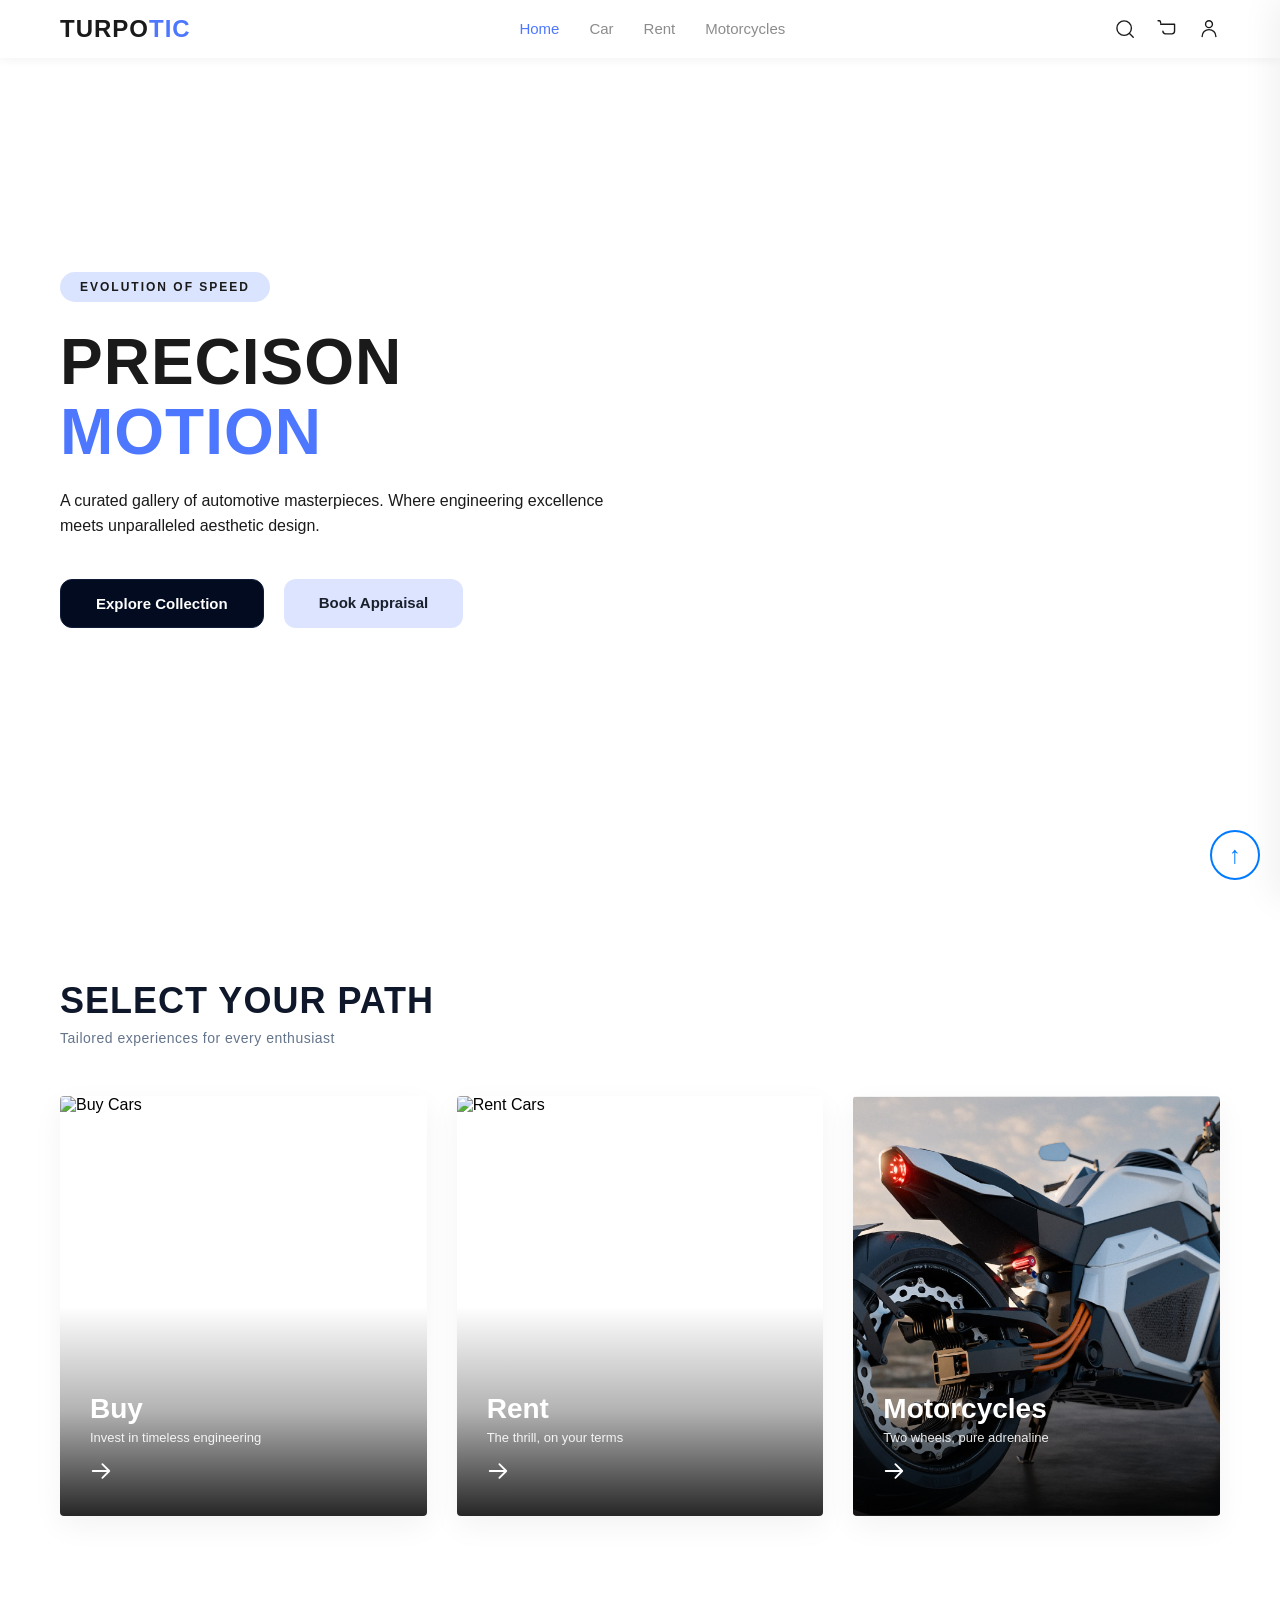
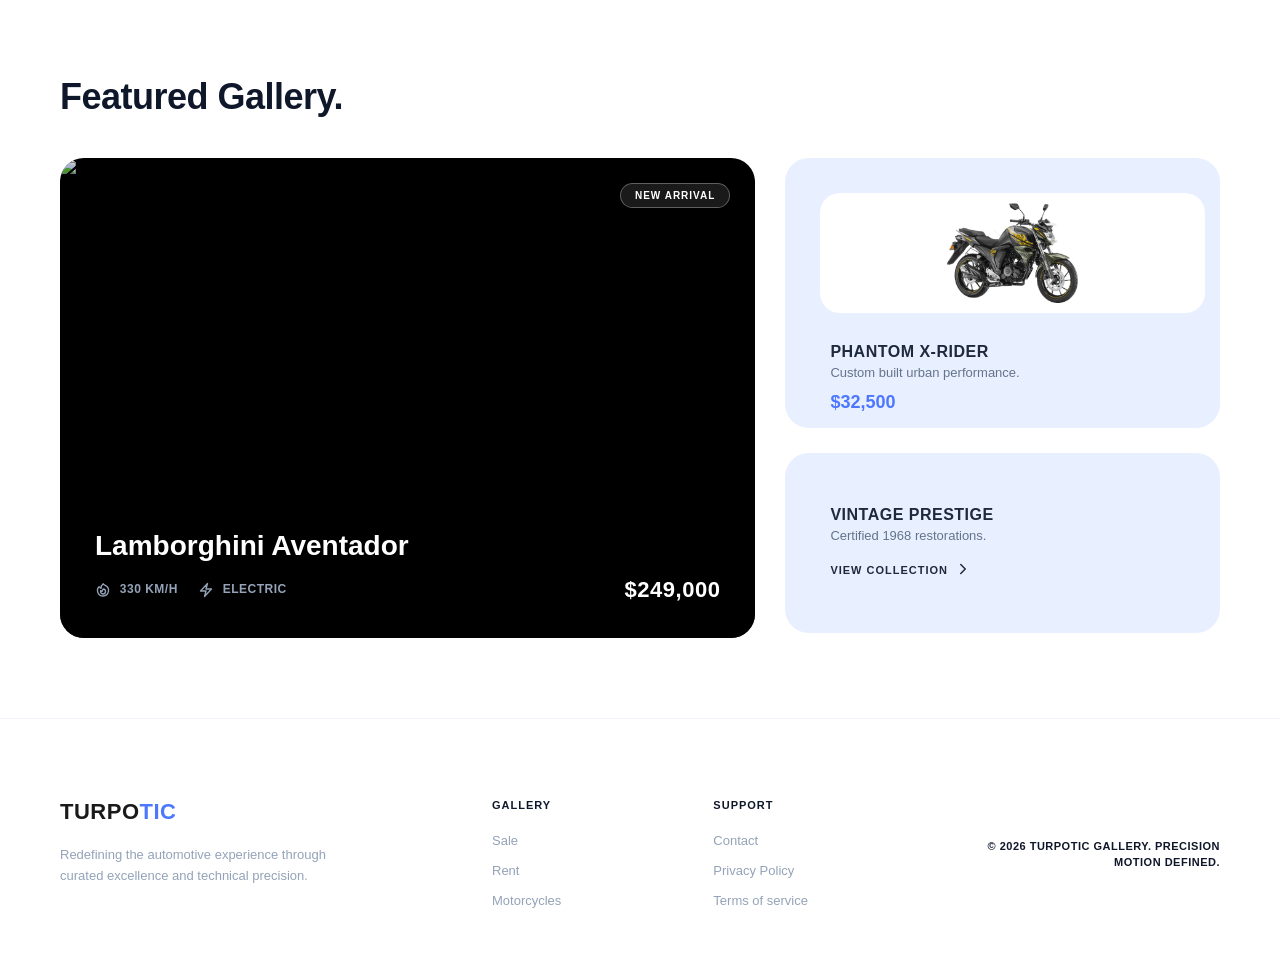
==== commit f1b47bf1: "Update index.html" ====
--- a/index.html
+++ b/index.html
@@ -168,7 +168,7 @@
             
             <div class="path-card">
                 <div class="card-image-wrapper">
-                    <img src="images/buy-car.jpg" alt="Buy Cars" loading="lazy">
+                    <img src="images/buy-car.jpg" alt="Buy Cars">
                 </div>
                 <div class="card-content">
                     <h3 class="card-title">Buy</h3>
@@ -183,7 +183,7 @@
 
             <div class="path-card">
                 <div class="card-image-wrapper">
-                    <img src="images/rent-car.jpg" alt="Rent Cars" loading="lazy">
+                    <img src="images/rent-car.jpg" alt="Rent Cars" >
                 </div>
                 <div class="card-content">
                     <h3 class="card-title">Rent</h3>
@@ -198,7 +198,7 @@
 
             <div class="path-card">
                 <div class="card-image-wrapper">
-                    <img src="images/motorcycle.jpg" alt="Motorcycles" loading="lazy">
+                    <img src="images/motorcycle.jpg" alt="Motorcycles">
                 </div>
                 <div class="card-content">
                     <h3 class="card-title">Motorcycles</h3>
@@ -226,7 +226,7 @@
             <div class="featured-card-large">
                 <span class="tag-new">NEW ARRIVAL</span>
                 <div class="card-img-container">
-                    <img src="images/car-bg.jpg" alt="Lamborghini Aventador" loading="lazy">
+                    <img src="images/car-bg.jpg" alt="Lamborghini Aventador">
                 </div>
                 <div class="featured-large-content">
                     <h3 class="item-name">Lamborghini Aventador</h3>
@@ -253,7 +253,7 @@
                 
                 <div class="gallery-card-small">
                     <div class="small-card-img">
-                        <img src="images/Rider.png" alt="PHANTOM X-Rider" loading="lazy">
+                        <img src="images/Rider.png" alt="PHANTOM X-Rider">
                     </div>
                     <div class="small-card-content">
                         <h4 class="small-item-title">PHANTOM X-Rider</h4>
@@ -364,4 +364,4 @@
 <script src="js/main.js"></script>
 </body>
 
-</html>+</html>
--- a/css/style.css
+++ b/css/style.css
@@ -100,7 +100,7 @@
     width: 100%;
     height: 100vh;
     background: linear-gradient(to right, rgba(255, 255, 255, 0.95) 15%, rgba(255, 255, 255, 0.7) 45%, rgba(255, 255, 255, 0) 75%),
-url('/images/car-bg.jpg') no-repeat center center;
+url('../images/car-bg.jpg') no-repeat center center;
     background-size: cover;
     display: flex;
     align-items: center;
@@ -1586,7 +1586,8 @@
 /*contact page*/
 
 .checkout-section {
-    width: 50%;
+    width: 90%;
+    margin: 20px auto;
     padding: 60px 20px;
     display: flex;
     justify-content: center;
@@ -1595,7 +1596,7 @@
 
 .container-cont {
     margin: 20px auto;
-    width: 100%;
+    width: 90%;
     display: flex;
     justify-content: space-between;
     gap: 50px;
@@ -2131,7 +2132,7 @@
     }
         .hero-section {
         background: linear-gradient(to right, rgba(255, 255, 255, 0.95) 15%, rgba(255, 255, 255, 0.7) 45%, rgba(255, 255, 255, 0) 75%),
-url('/images/car-bg.jpg') no-repeat center center;
+url('../images/car-bg.jpg') no-repeat center center;
 
         background-size: cover;
 
@@ -2840,10 +2841,10 @@
     align-items: center;
     justify-content: center;
     transition: all 0.3s ease;
-    z-index: 1000;
+    z-index: 10;
 }
 
 .scroll-btn:hover {
     background-color: #007bff;
     color: #ffffff;
-}+}
